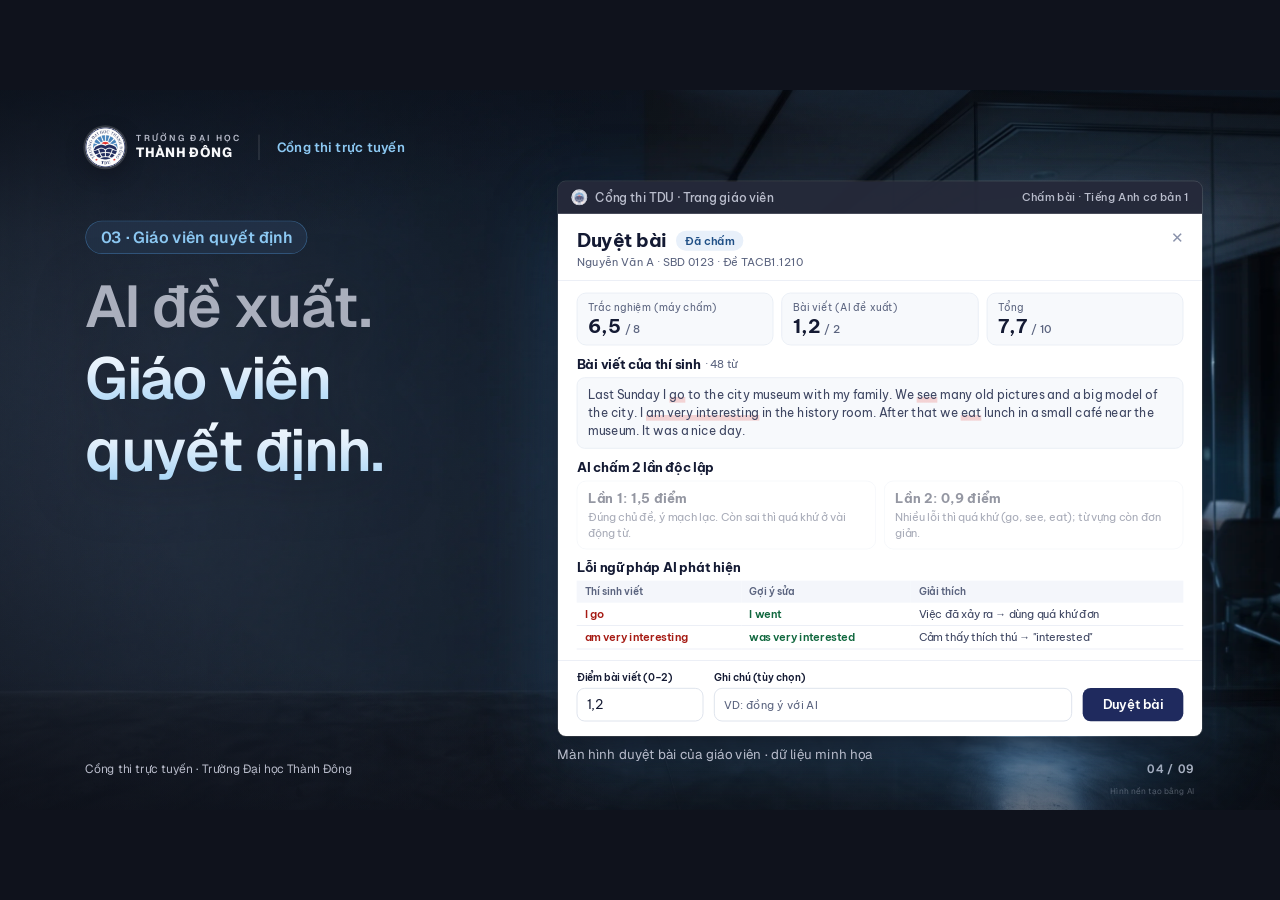
==== slide-04.html @ 02b4e80a "Bộ slide demo Cổng thi trực tuyến (13/10/2026)" ====
<!doctype html>
<html lang="vi">
<head>
<meta charset="utf-8">
<meta name="robots" content="noindex,nofollow">
<meta name="viewport" content="width=device-width,initial-scale=1">
<title>Slide 04 — AI đề xuất, giáo viên quyết định</title>
<link href="fonts/fonts.css" rel="stylesheet">
<link href="deck/deck.css" rel="stylesheet">
<link href="deck/theme.css" rel="stylesheet">
<link href="deck/tdu-v2.css" rel="stylesheet">
<link href="deck/giao-dien-tdu.css" rel="stylesheet">
<style>
/* =========================================================
   SLIDE 4 — AI ĐỀ XUẤT, GIÁO VIÊN QUYẾT ĐỊNH · bản đồ S2 (chữ trái · cửa sổ sản phẩm phải) · 3 NHỊP · WOW 2 · cảm xúc: ĐỈNH
   Nhịp 1: hai lượt AI chấm sáng lên · nhịp 2: lệch 0,6 > ngưỡng 0,5 → cờ "2 lần AI chấm lệch nhau" · nhịp 3: giáo viên bấm Duyệt.
   Ngưỡng lệch của đề TACB = 0,5 (thi_online_service: divergence_threshold=0.5). Điểm bài viết = trung bình 2 lượt
   (double_grading._combine): (1,5 + 0,9) / 2 = 1,2. Dữ liệu minh họa — ghi rõ dưới cửa sổ.
   Ảnh s4: tầng văn phòng khoa về đêm — tường tối trái (chữ), phòng họp kính bên phải (nằm sau cửa sổ sản phẩm).
   ========================================================= */
.scrim{background:linear-gradient(90deg,rgba(var(--bg-rgb),.62) 0%,rgba(var(--bg-rgb),.38) 36%,rgba(var(--bg-rgb),0) 48%),
  linear-gradient(180deg,rgba(var(--bg-rgb),.3) 0%,rgba(var(--bg-rgb),0) 20%,rgba(var(--bg-rgb),0) 80%,rgba(var(--bg-rgb),.5) 100%)}
.copy{top:196px;width:680px}
h1{font-size:88px;margin-top:30px}
.nhip{position:absolute;left:var(--margin);top:640px;width:660px;z-index:2;gap:22px}
.nhip b{font-size:40px}
.nhip small{font-size:26px}

.cs-wrap{left:836px;top:136px;width:968px;height:834px}
.cs-wrap .device-float{animation:none}
.play .cs-wrap .device{animation:traiLen 1.2s var(--ease-out) .8s both}
@keyframes traiLen{from{opacity:0;transform:perspective(1800px) translateY(70px) rotateX(8deg)}to{opacity:1;transform:none}}
.cs-wrap .cua-so{width:100%;height:100%;display:flex;flex-direction:column}
.cs-wrap .md{flex:1 1 auto;min-height:0}
.minh-hoa{position:absolute;left:836px;top:984px;z-index:3}
</style>
</head>
<body data-image="assets/s4.webp,assets/s4.png,assets/s3.webp">
<div class="stage" id="stage">
  <div class="bg">
    <div class="bg-move">
      <div class="bg-kb" style="--kb-origin:72% 52%">
        <img id="bgImg" alt="">
        <video id="bgVid" muted loop playsinline autoplay preload="auto"></video>
      </div>
    </div>
  </div>
  <div class="scrim"></div><div class="vignette"></div><div class="grain"></div>

  <header class="brand">
    <div class="org"><img src="assets/logo.png" alt="Logo Trường Đại học Thành Đông"><div class="org-text"><span>TRƯỜNG ĐẠI HỌC</span><strong>THÀNH ĐÔNG</strong></div></div>
    <span class="vach"></span><span class="ten-cong">Cổng thi trực tuyến</span>
  </header>

  <section class="copy">
    <div class="nhan anim" style="--d:.9s"><span class="tag">03 · Giáo viên quyết định</span></div>
    <h1>
      <span class="mask"><span class="line diu" style="--d:.2s">AI đề xuất.</span></span>
      <span class="mask"><span class="line hl" style="--d:.34s">Giáo viên</span></span>
      <span class="mask"><span class="line hl" style="--d:.48s">quyết định.</span></span>
    </h1>
  </section>

  <ol class="nhip">
    <li data-step="1"><span class="so">01</span><div><b>AI chấm hai lần, độc lập</b><small>Mỗi lần một điểm và nhận xét riêng.</small></div></li>
    <li data-step="2"><span class="so">02</span><div><b>Lệch quá 0,5 điểm: gắn cờ</b><small>1,5 và 0,9 — lệch 0,6, phải xem bài.</small></div></li>
    <li data-step="3"><span class="so">03</span><div><b>Giáo viên chốt và bấm Duyệt</b><small>Chưa duyệt thì chưa gửi điểm.</small></div></li>
  </ol>

  <!-- CỬA SỔ SẢN PHẨM: màn "Duyệt bài" của trang giáo viên (gv.html) — màu thật của hệ thống -->
  <div class="device-wrap cs-wrap">
    <div class="device-float">
      <div class="device cua-so" data-qa-ui data-qa-allow-color>
        <div class="cua-so-dau"><img src="assets/logo.png" alt="">Cổng thi TDU · Trang giáo viên<span class="dia-chi">Chấm bài · Tiếng Anh cơ bản 1</span></div>
        <div class="md">
          <div class="md-dau">
            <div>
              <div class="md-tieu">Duyệt bài <span class="tt" id="ttBai">Đã chấm</span></div>
              <div class="md-phu">Nguyễn Văn A · SBD 0123 · Đề TACB1.1210</div>
            </div>
            <span class="md-x">✕</span>
          </div>
          <div class="md-than">
            <div class="md-diem">
              <div><span>Trắc nghiệm (máy chấm)</span><b>6,5 <small>/ 8</small></b></div>
              <div><span>Bài viết (AI đề xuất)</span><b>1,2 <small>/ 2</small></b></div>
              <div><span>Tổng</span><b>7,7 <small>/ 10</small></b></div>
            </div>
            <div class="md-muc">
              <h4>Bài viết của thí sinh <span class="mo">· 48 từ</span><span class="co-cam nho an" id="coLech"><svg width="16" height="16" viewBox="0 0 24 24" fill="none" stroke="currentColor" stroke-width="2.2" stroke-linecap="round" stroke-linejoin="round"><path d="M12 3l9.5 17h-19z"/><path d="M12 10v4"/><path d="M12 17.5v.01"/></svg>2 lần AI chấm lệch nhau</span></h4>
              <div class="bai-lam">Last Sunday I <u>go</u> to the city museum with my family. We <u>see</u> many old pictures and a big model of the city. I <u>am very interesting</u> in the history room. After that we <u>eat</u> lunch in a small café near the museum. It was a nice day.</div>
            </div>
            <div class="md-muc">
              <h4>AI chấm 2 lần độc lập <span class="co-cam nho an" id="chipLech">Lệch 0,6 điểm</span></h4>
              <div class="hai-luot">
                <div class="luot cho" id="luot1"><b>Lần 1: 1,5 điểm</b><p>Đúng chủ đề, ý mạch lạc. Còn sai thì quá khứ ở vài động từ.</p></div>
                <div class="luot cho" id="luot2"><b>Lần 2: 0,9 điểm</b><p>Nhiều lỗi thì quá khứ (go, see, eat); từ vựng còn đơn giản.</p></div>
              </div>
            </div>
            <div class="md-muc">
              <h4>Lỗi ngữ pháp AI phát hiện</h4>
              <table class="bang-loi">
                <tr><th>Thí sinh viết</th><th>Gợi ý sửa</th><th>Giải thích</th></tr>
                <tr><td>I go</td><td>I went</td><td>Việc đã xảy ra → dùng quá khứ đơn</td></tr>
                <tr><td>am very interesting</td><td>was very interested</td><td>Cảm thấy thích thú → "interested"</td></tr>
              </table>
            </div>
          </div>
          <div class="md-chan">
            <div class="o-diem"><label>Điểm bài viết (0–2)</label><div class="o" id="oDiem">1,2</div></div>
            <div class="o-ghi"><label>Ghi chú (tùy chọn)</label><div class="o mo">VD: đồng ý với AI</div></div>
            <div class="nut-duyet" id="nutDuyet"><svg width="20" height="20" viewBox="0 0 24 24" fill="none" stroke="currentColor" stroke-width="2.6" stroke-linecap="round" stroke-linejoin="round"><path d="M5 12.5l4.5 4.5L19 7.5"/></svg><span id="chuDuyet">Duyệt bài</span><i class="gon" id="gonDuyet"></i></div>
          </div>
        </div>
      </div>
    </div>
  </div>
  <div class="minh-hoa nguon anim" style="--d:1.6s" data-qa-meta>Màn hình duyệt bài của giáo viên · dữ liệu minh họa</div>
  <svg class="con-tro" id="conTro" viewBox="0 0 24 24" data-qa-allow-color aria-hidden="true"><path d="M4 2.5l15 9-6.6 1.6 3.7 7.1-2.8 1.4-3.7-7.2L4 19z" fill="#fff" stroke="#141A33" stroke-width="1.4" stroke-linejoin="round"/></svg>

  <footer class="foot">
    <div class="shop">Cổng thi trực tuyến · Trường Đại học Thành Đông</div>
    <div class="so-trang">04 / 09</div>
  </footer>
  <div class="ph-badge">Chưa có ảnh nền · thả ảnh vào assets/s4.png</div>
  <div class="credit">Hình nền tạo bằng AI</div>
</div>
<script src="deck/deck.js"></script>
<script>
const $ = id => document.getElementById(id);
const dsLi = [...document.querySelectorAll('.nhip li')];
let phien = 0;
function datDuyet(xong){
  $('nutDuyet').classList.toggle('xong', xong); $('chuDuyet').textContent = xong ? 'Đã duyệt' : 'Duyệt bài';
  $('ttBai').classList.toggle('xong', xong); $('ttBai').textContent = xong ? 'Đã duyệt' : 'Đã chấm';
}
Deck.onStep((n, dir) => {
  const p = ++phien, r = Deck.reduced;
  dsLi.forEach((li, k) => { li.classList.toggle('qua', k < n - 1); li.classList.toggle('dang', k === n - 1); });
  // nhịp 1: hai lượt AI sáng lên
  ['luot1', 'luot2'].forEach(id => { $(id).classList.toggle('cho', n < 1); $(id).classList.toggle('sang', n === 1); $(id).classList.toggle('lech', n >= 2); });
  // nhịp 2: cờ lệch hiện và nhấp nháy
  ['coLech', 'chipLech'].forEach(id => { const el = $(id); el.classList.toggle('an', n < 2); el.classList.remove('nhay');
    if (n === 2 && dir === 1 && !r) { void el.offsetWidth; el.classList.add('nhay'); } });
  // nhịp 3: con trỏ của giáo viên tới nút "Duyệt bài" rồi bấm
  const tro = $('conTro'), nut = $('nutDuyet');
  $('oDiem').classList.toggle('dang', n >= 3);
  tro.getAnimations().forEach(a => a.cancel());
  if (n >= 3 && dir === 1 && !r) {
    datDuyet(false);
    const o = Deck.toStage(nut), x1 = o.x + o.w * .55, y1 = o.y + o.h * .45;
    tro.style.opacity = 1;
    Deck.track(tro.animate([{ transform: `translate(${x1 - 260}px,${y1 - 190}px)` }, { transform: `translate(${x1}px,${y1}px)` }],
      { duration: 1000, easing: 'cubic-bezier(.3,.7,.2,1)', fill: 'forwards' }));
    Deck.later(() => { if (p !== phien) return; const g = $('gonDuyet'); g.classList.remove('go'); void g.offsetWidth; g.classList.add('go'); datDuyet(true); }, 1150);
  } else { tro.style.opacity = 0; datDuyet(n >= 3); }
});
</script>
</body>
</html>
---- fonts/fonts.css ----
/* vietnamese */
@font-face {
  font-family: 'Be Vietnam Pro';
  font-style: normal;
  font-weight: 300;
  font-display: swap;
  src: url(BeVietnamPro-300-vietnamese.woff2) format('woff2');
  unicode-range: U+0102-0103, U+0110-0111, U+0128-0129, U+0168-0169, U+01A0-01A1, U+01AF-01B0, U+0300-0301, U+0303-0304, U+0308-0309, U+0323, U+0329, U+1EA0-1EF9, U+20AB;
}
/* latin-ext */
@font-face {
  font-family: 'Be Vietnam Pro';
  font-style: normal;
  font-weight: 300;
  font-display: swap;
  src: url(BeVietnamPro-300-latin-ext.woff2) format('woff2');
  unicode-range: U+0100-02BA, U+02BD-02C5, U+02C7-02CC, U+02CE-02D7, U+02DD-02FF, U+0304, U+0308, U+0329, U+1D00-1DBF, U+1E00-1E9F, U+1EF2-1EFF, U+2020, U+20A0-20AB, U+20AD-20C0, U+2113, U+2C60-2C7F, U+A720-A7FF;
}
/* latin */
@font-face {
  font-family: 'Be Vietnam Pro';
  font-style: normal;
  font-weight: 300;
  font-display: swap;
  src: url(BeVietnamPro-300-latin.woff2) format('woff2');
  unicode-range: U+0000-00FF, U+0131, U+0152-0153, U+02BB-02BC, U+02C6, U+02DA, U+02DC, U+0304, U+0308, U+0329, U+2000-206F, U+20AC, U+2122, U+2191, U+2193, U+2212, U+2215, U+FEFF, U+FFFD;
}
/* vietnamese */
@font-face {
  font-family: 'Be Vietnam Pro';
  font-style: normal;
  font-weight: 400;
  font-display: swap;
  src: url(BeVietnamPro-400-vietnamese.woff2) format('woff2');
  unicode-range: U+0102-0103, U+0110-0111, U+0128-0129, U+0168-0169, U+01A0-01A1, U+01AF-01B0, U+0300-0301, U+0303-0304, U+0308-0309, U+0323, U+0329, U+1EA0-1EF9, U+20AB;
}
/* latin-ext */
@font-face {
  font-family: 'Be Vietnam Pro';
  font-style: normal;
  font-weight: 400;
  font-display: swap;
  src: url(BeVietnamPro-400-latin-ext.woff2) format('woff2');
  unicode-range: U+0100-02BA, U+02BD-02C5, U+02C7-02CC, U+02CE-02D7, U+02DD-02FF, U+0304, U+0308, U+0329, U+1D00-1DBF, U+1E00-1E9F, U+1EF2-1EFF, U+2020, U+20A0-20AB, U+20AD-20C0, U+2113, U+2C60-2C7F, U+A720-A7FF;
}
/* latin */
@font-face {
  font-family: 'Be Vietnam Pro';
  font-style: normal;
  font-weight: 400;
  font-display: swap;
  src: url(BeVietnamPro-400-latin.woff2) format('woff2');
  unicode-range: U+0000-00FF, U+0131, U+0152-0153, U+02BB-02BC, U+02C6, U+02DA, U+02DC, U+0304, U+0308, U+0329, U+2000-206F, U+20AC, U+2122, U+2191, U+2193, U+2212, U+2215, U+FEFF, U+FFFD;
}
/* vietnamese */
@font-face {
  font-family: 'Be Vietnam Pro';
  font-style: normal;
  font-weight: 500;
  font-display: swap;
  src: url(BeVietnamPro-500-vietnamese.woff2) format('woff2');
  unicode-range: U+0102-0103, U+0110-0111, U+0128-0129, U+0168-0169, U+01A0-01A1, U+01AF-01B0, U+0300-0301, U+0303-0304, U+0308-0309, U+0323, U+0329, U+1EA0-1EF9, U+20AB;
}
/* latin-ext */
@font-face {
  font-family: 'Be Vietnam Pro';
  font-style: normal;
  font-weight: 500;
  font-display: swap;
  src: url(BeVietnamPro-500-latin-ext.woff2) format('woff2');
  unicode-range: U+0100-02BA, U+02BD-02C5, U+02C7-02CC, U+02CE-02D7, U+02DD-02FF, U+0304, U+0308, U+0329, U+1D00-1DBF, U+1E00-1E9F, U+1EF2-1EFF, U+2020, U+20A0-20AB, U+20AD-20C0, U+2113, U+2C60-2C7F, U+A720-A7FF;
}
/* latin */
@font-face {
  font-family: 'Be Vietnam Pro';
  font-style: normal;
  font-weight: 500;
  font-display: swap;
  src: url(BeVietnamPro-500-latin.woff2) format('woff2');
  unicode-range: U+0000-00FF, U+0131, U+0152-0153, U+02BB-02BC, U+02C6, U+02DA, U+02DC, U+0304, U+0308, U+0329, U+2000-206F, U+20AC, U+2122, U+2191, U+2193, U+2212, U+2215, U+FEFF, U+FFFD;
}
/* vietnamese */
@font-face {
  font-family: 'Be Vietnam Pro';
  font-style: normal;
  font-weight: 600;
  font-display: swap;
  src: url(BeVietnamPro-600-vietnamese.woff2) format('woff2');
  unicode-range: U+0102-0103, U+0110-0111, U+0128-0129, U+0168-0169, U+01A0-01A1, U+01AF-01B0, U+0300-0301, U+0303-0304, U+0308-0309, U+0323, U+0329, U+1EA0-1EF9, U+20AB;
}
/* latin-ext */
@font-face {
  font-family: 'Be Vietnam Pro';
  font-style: normal;
  font-weight: 600;
  font-display: swap;
  src: url(BeVietnamPro-600-latin-ext.woff2) format('woff2');
  unicode-range: U+0100-02BA, U+02BD-02C5, U+02C7-02CC, U+02CE-02D7, U+02DD-02FF, U+0304, U+0308, U+0329, U+1D00-1DBF, U+1E00-1E9F, U+1EF2-1EFF, U+2020, U+20A0-20AB, U+20AD-20C0, U+2113, U+2C60-2C7F, U+A720-A7FF;
}
/* latin */
@font-face {
  font-family: 'Be Vietnam Pro';
  font-style: normal;
  font-weight: 600;
  font-display: swap;
  src: url(BeVietnamPro-600-latin.woff2) format('woff2');
  unicode-range: U+0000-00FF, U+0131, U+0152-0153, U+02BB-02BC, U+02C6, U+02DA, U+02DC, U+0304, U+0308, U+0329, U+2000-206F, U+20AC, U+2122, U+2191, U+2193, U+2212, U+2215, U+FEFF, U+FFFD;
}
/* vietnamese */
@font-face {
  font-family: 'Be Vietnam Pro';
  font-style: normal;
  font-weight: 700;
  font-display: swap;
  src: url(BeVietnamPro-700-vietnamese.woff2) format('woff2');
  unicode-range: U+0102-0103, U+0110-0111, U+0128-0129, U+0168-0169, U+01A0-01A1, U+01AF-01B0, U+0300-0301, U+0303-0304, U+0308-0309, U+0323, U+0329, U+1EA0-1EF9, U+20AB;
}
/* latin-ext */
@font-face {
  font-family: 'Be Vietnam Pro';
  font-style: normal;
  font-weight: 700;
  font-display: swap;
  src: url(BeVietnamPro-700-latin-ext.woff2) format('woff2');
  unicode-range: U+0100-02BA, U+02BD-02C5, U+02C7-02CC, U+02CE-02D7, U+02DD-02FF, U+0304, U+0308, U+0329, U+1D00-1DBF, U+1E00-1E9F, U+1EF2-1EFF, U+2020, U+20A0-20AB, U+20AD-20C0, U+2113, U+2C60-2C7F, U+A720-A7FF;
}
/* latin */
@font-face {
  font-family: 'Be Vietnam Pro';
  font-style: normal;
  font-weight: 700;
  font-display: swap;
  src: url(BeVietnamPro-700-latin.woff2) format('woff2');
  unicode-range: U+0000-00FF, U+0131, U+0152-0153, U+02BB-02BC, U+02C6, U+02DA, U+02DC, U+0304, U+0308, U+0329, U+2000-206F, U+20AC, U+2122, U+2191, U+2193, U+2212, U+2215, U+FEFF, U+FFFD;
}
/* vietnamese */
@font-face {
  font-family: 'Be Vietnam Pro';
  font-style: normal;
  font-weight: 800;
  font-display: swap;
  src: url(BeVietnamPro-800-vietnamese.woff2) format('woff2');
  unicode-range: U+0102-0103, U+0110-0111, U+0128-0129, U+0168-0169, U+01A0-01A1, U+01AF-01B0, U+0300-0301, U+0303-0304, U+0308-0309, U+0323, U+0329, U+1EA0-1EF9, U+20AB;
}
/* latin-ext */
@font-face {
  font-family: 'Be Vietnam Pro';
  font-style: normal;
  font-weight: 800;
  font-display: swap;
  src: url(BeVietnamPro-800-latin-ext.woff2) format('woff2');
  unicode-range: U+0100-02BA, U+02BD-02C5, U+02C7-02CC, U+02CE-02D7, U+02DD-02FF, U+0304, U+0308, U+0329, U+1D00-1DBF, U+1E00-1E9F, U+1EF2-1EFF, U+2020, U+20A0-20AB, U+20AD-20C0, U+2113, U+2C60-2C7F, U+A720-A7FF;
}
/* latin */
@font-face {
  font-family: 'Be Vietnam Pro';
  font-style: normal;
  font-weight: 800;
  font-display: swap;
  src: url(BeVietnamPro-800-latin.woff2) format('woff2');
  unicode-range: U+0000-00FF, U+0131, U+0152-0153, U+02BB-02BC, U+02C6, U+02DA, U+02DC, U+0304, U+0308, U+0329, U+2000-206F, U+20AC, U+2122, U+2191, U+2193, U+2212, U+2215, U+FEFF, U+FFFD;
}
/* vietnamese */
@font-face {
  font-family: 'Playfair Display';
  font-style: italic;
  font-weight: 700;
  font-display: swap;
  src: url(PlayfairDisplay-700i-vietnamese.woff2) format('woff2');
  unicode-range: U+0102-0103, U+0110-0111, U+0128-0129, U+0168-0169, U+01A0-01A1, U+01AF-01B0, U+0300-0301, U+0303-0304, U+0308-0309, U+0323, U+0329, U+1EA0-1EF9, U+20AB;
}
/* latin-ext */
@font-face {
  font-family: 'Playfair Display';
  font-style: italic;
  font-weight: 700;
  font-display: swap;
  src: url(PlayfairDisplay-700i-latin-ext.woff2) format('woff2');
  unicode-range: U+0100-02BA, U+02BD-02C5, U+02C7-02CC, U+02CE-02D7, U+02DD-02FF, U+0304, U+0308, U+0329, U+1D00-1DBF, U+1E00-1E9F, U+1EF2-1EFF, U+2020, U+20A0-20AB, U+20AD-20C0, U+2113, U+2C60-2C7F, U+A720-A7FF;
}
/* latin */
@font-face {
  font-family: 'Playfair Display';
  font-style: italic;
  font-weight: 700;
  font-display: swap;
  src: url(PlayfairDisplay-700i-latin.woff2) format('woff2');
  unicode-range: U+0000-00FF, U+0131, U+0152-0153, U+02BB-02BC, U+02C6, U+02DA, U+02DC, U+0304, U+0308, U+0329, U+2000-206F, U+20AC, U+2122, U+2191, U+2193, U+2212, U+2215, U+FEFF, U+FFFD;
}
/* vietnamese */
@font-face {
  font-family: 'Playfair Display';
  font-style: italic;
  font-weight: 800;
  font-display: swap;
  src: url(PlayfairDisplay-800i-vietnamese.woff2) format('woff2');
  unicode-range: U+0102-0103, U+0110-0111, U+0128-0129, U+0168-0169, U+01A0-01A1, U+01AF-01B0, U+0300-0301, U+0303-0304, U+0308-0309, U+0323, U+0329, U+1EA0-1EF9, U+20AB;
}
/* latin-ext */
@font-face {
  font-family: 'Playfair Display';
  font-style: italic;
  font-weight: 800;
  font-display: swap;
  src: url(PlayfairDisplay-800i-latin-ext.woff2) format('woff2');
  unicode-range: U+0100-02BA, U+02BD-02C5, U+02C7-02CC, U+02CE-02D7, U+02DD-02FF, U+0304, U+0308, U+0329, U+1D00-1DBF, U+1E00-1E9F, U+1EF2-1EFF, U+2020, U+20A0-20AB, U+20AD-20C0, U+2113, U+2C60-2C7F, U+A720-A7FF;
}
/* latin */
@font-face {
  font-family: 'Playfair Display';
  font-style: italic;
  font-weight: 800;
  font-display: swap;
  src: url(PlayfairDisplay-800i-latin.woff2) format('woff2');
  unicode-range: U+0000-00FF, U+0131, U+0152-0153, U+02BB-02BC, U+02C6, U+02DA, U+02DC, U+0304, U+0308, U+0329, U+2000-206F, U+20AC, U+2122, U+2191, U+2193, U+2212, U+2215, U+FEFF, U+FFFD;
}

/* ===== Geist (Vercel) — font biến thiên, độ đậm 300–800 trong MỘT file mỗi bộ chữ; tải 12/10/2026 từ Google Fonts theo lệnh người dùng
   (get_fonts.py "Geist:wght@300..800"). Dùng cho chữ slide; khung giao diện mô phỏng vẫn Be Vietnam Pro như trang thi thật. ===== */
/* vietnamese */
@font-face {
  font-family: 'Geist';
  font-style: normal;
  font-weight: 300 800;
  font-display: swap;
  src: url(Geist-300-vietnamese.woff2) format('woff2');
  unicode-range: U+0102-0103, U+0110-0111, U+0128-0129, U+0168-0169, U+01A0-01A1, U+01AF-01B0, U+0300-0301, U+0303-0304, U+0308-0309, U+0323, U+0329, U+1EA0-1EF9, U+20AB;
}
/* latin-ext */
@font-face {
  font-family: 'Geist';
  font-style: normal;
  font-weight: 300 800;
  font-display: swap;
  src: url(Geist-300-latin-ext.woff2) format('woff2');
  unicode-range: U+0100-02BA, U+02BD-02C5, U+02C7-02CC, U+02CE-02D7, U+02DD-02FF, U+0304, U+0308, U+0329, U+1D00-1DBF, U+1E00-1E9F, U+1EF2-1EFF, U+2020, U+20A0-20AB, U+20AD-20C4, U+2113, U+2C60-2C7F, U+A720-A7FF;
}
/* latin */
@font-face {
  font-family: 'Geist';
  font-style: normal;
  font-weight: 300 800;
  font-display: swap;
  src: url(Geist-300-latin.woff2) format('woff2');
  unicode-range: U+0000-00FF, U+0131, U+0152-0153, U+02BB-02BC, U+02C6, U+02DA, U+02DC, U+0304, U+0308, U+0329, U+2000-206F, U+20AC, U+2122, U+2191, U+2193, U+2212, U+2215, U+FEFF, U+FFFD;
}
---- deck/deck.css ----
/* =========================================================
   deck.css — KHUNG XƯƠNG dùng chung cho mọi slide (skill slide-making)
   File này KHÔNG chứa màu/font của riêng bài nào. Màu, font, độ bo góc, hạt phim,
   nhịp chuyển động… lấy từ deck/theme.css (một "phong cách" trong SKILL/themes/).
   Thứ tự nạp trong mỗi slide: fonts.css → deck.css → theme.css → (phone.css) → CSS riêng slide.
   ========================================================= */
:root{
  /* Các màu suy ra từ theme.css — theme chỉ cần khai báo bộ ba R,G,B (xem themes/_mau/theme.css) */
  --bg:rgb(var(--bg-rgb));
  --accent:rgb(var(--accent-rgb)); --accent-hi:rgb(var(--accent-hi-rgb)); --accent-2:rgb(var(--accent-2-rgb));
  --ok:rgb(var(--ok-rgb)); --warn:rgb(var(--warn-rgb)); --danger:rgb(var(--danger-rgb)); --live:rgb(var(--live-rgb));
  --muted:rgba(var(--muted-rgb),.74); --faint:rgba(var(--muted-rgb),.5);
  --glass:rgba(var(--surface-rgb),var(--glass-alpha)); --glass-line:rgba(var(--fg-rgb),var(--line-alpha));
  /* Biến v2 — giá trị mặc định; theme.css ghi đè được (giữ nguyên = slide trông như bản cũ) */
  --font-label:var(--font-body);     /* font nhãn nhỏ (eyebrow) */
  --label-tracking:.24em;            /* giãn chữ nhãn */
  --label-case:none;                 /* none | uppercase — kiểu chữ nhãn */
  --title-case:none;                 /* none | uppercase — kiểu chữ tiêu đề */
  --title-line:1.08;                 /* khoảng cách dòng tiêu đề */
  --glass-alpha:.8; --glass-blur:16px;   /* độ đặc / độ mờ của kính .glass */
  --line-alpha:.16;                  /* độ đậm nét mảnh: viền kính, lưới, dây nối */
  --glow:.35;                        /* độ phát sáng của quầng, điểm sáng (hiệu ứng FX) */
  --dur-1:.4s; --dur-2:.8s; --dur-3:1.4s;   /* thời lượng ngắn / vừa / dài */
  --stagger:.08s;                    /* độ trễ giữa các phần tử nối đuôi */
  --fx-density:1; --fx-speed:1;      /* hệ số mật độ / tốc độ của hiệu ứng FX */
  --margin:120px; --gutter:24px;     /* lề trái/phải của sân khấu · khoảng cách giữa các khối */
  /* Màu thương hiệu của ứng dụng được mô phỏng trong khung UI (không thuộc phong cách) */
  --zalo:#0068FF;
  /* Tên cũ (bộ OPC 10/2026) — giữ để chép được thành phần từ các bộ slide cũ; slide mới dùng tên mới */
  --navy-950:var(--bg); --navy-900:var(--stage-bg); --amber:var(--accent); --amber-hi:var(--accent-hi);
  --sky:var(--accent-2); --red:var(--danger);
}
*{box-sizing:border-box;margin:0;padding:0}
html,body{height:100%;background:var(--bg);overflow:hidden}
body{font-family:var(--font-body);color:var(--ink);-webkit-font-smoothing:antialiased;cursor:default}

/* Sân khấu cố định 1920×1080, tự co giãn theo màn hình/máy chiếu */
.stage{position:absolute;left:50%;top:50%;width:1920px;height:1080px;overflow:hidden;background:var(--stage-bg);transform:translate(-50%,-50%)}

/* ---------- Nền: video → ảnh (deck.js tự nạp theo data-video / data-image) ---------- */
.bg{position:absolute;inset:0;opacity:0}
.play .bg{animation:fade 1.4s ease .05s both}
.bg-move{position:absolute;inset:-1.5%}
[data-parallax]{transition:transform 1.4s var(--ease-out)}
.bg-kb{position:absolute;inset:0;transform-origin:var(--kb-origin,66% 72%);animation:kb 28s ease-in-out infinite alternate}
.bg-kb>*{position:absolute;inset:0;width:100%;height:100%;object-fit:cover}
#bgImg,#bgVid{opacity:0;transition:opacity 1.2s ease}
#bgImg.ready,#bgVid.ready{opacity:1}
@keyframes kb{from{transform:scale(1)}to{transform:scale(1.05)}}
@keyframes fade{from{opacity:0}to{opacity:1}}

/* "Ảnh sống" bằng CSS khi mới có ảnh tĩnh; tự tắt khi có video.
   Mỗi hiệu ứng PHẢI được đặt left/top/width/height trong CSS riêng của slide (theo vị trí vật thể trong ảnh). */
.fx{position:absolute;pointer-events:none;opacity:0;transition:opacity 1.5s ease}
.has-img:not(.has-vid) .fx{opacity:1}
/* .fx-steam — khói/hơi nóng bốc lên (ly cà phê, nồi, nhang, ống khói) */
.fx-steam i{position:absolute;bottom:0;left:34%;width:32%;height:46%;border-radius:50%;opacity:0;filter:blur(7px);
  background:radial-gradient(ellipse at center,rgba(255,255,255,.6),rgba(255,255,255,0) 70%);animation:wisp 5.6s ease-in-out infinite}
.fx-steam i:nth-child(2){left:18%;animation-delay:-1.9s;animation-duration:6.4s}
.fx-steam i:nth-child(3){left:50%;animation-delay:-3.7s;animation-duration:5.1s}
@keyframes wisp{0%{opacity:0;transform:translate(0,10%) scale(.6,.8)}25%{opacity:.55}70%{opacity:.22}100%{opacity:0;transform:translate(22%,-125%) scale(1.35,1.7) skewX(-12deg)}}
/* .fx-mist — dải sương trôi ngang (thung lũng, mặt hồ, phố sớm) */
.fx-mist{overflow:hidden;mix-blend-mode:screen}
.fx-mist i{position:absolute;top:18%;left:0;width:70%;height:62%;border-radius:50%;filter:blur(12px);
  background:radial-gradient(ellipse,rgba(214,226,244,.42),rgba(214,226,244,0) 70%);animation:mist 32s ease-in-out infinite alternate}
.fx-mist i:nth-child(2){top:42%;left:30%;width:60%;animation-duration:25s;animation-direction:alternate-reverse}
@keyframes mist{from{transform:translateX(-28%)}to{transform:translateX(48%)}}

/* Lớp phủ giúp chữ luôn đọc rõ (màu theo --bg-rgb của phong cách; bố cục khác có thể viết lại .scrim trong slide) */
.scrim{position:absolute;inset:0;pointer-events:none;
  background:
    linear-gradient(90deg,rgba(var(--bg-rgb),.72) 0%,rgba(var(--bg-rgb),.5) 34%,rgba(var(--bg-rgb),.12) 50%,rgba(var(--bg-rgb),0) 58%),
    linear-gradient(180deg,rgba(var(--bg-rgb),.55) 0%,rgba(var(--bg-rgb),0) 18%,rgba(var(--bg-rgb),0) 78%,rgba(var(--bg-rgb),.6) 100%)}
.vignette{position:absolute;inset:0;pointer-events:none;background:radial-gradient(ellipse 85% 75% at 58% 50%,transparent 55%,var(--vignette) 100%)}
.grain{position:absolute;inset:-60px;pointer-events:none;opacity:var(--grain);mix-blend-mode:soft-light;
  background-image:url("data:image/svg+xml;utf8,<svg xmlns='http://www.w3.org/2000/svg' width='240' height='240'><filter id='n'><feTurbulence type='fractalNoise' baseFrequency='.85' numOctaves='2' stitchTiles='stitch'/></filter><rect width='100%' height='100%' filter='url(%23n)'/></svg>");
  animation:grain 1.2s steps(6) infinite}
@keyframes grain{0%{transform:translate(0,0)}20%{transform:translate(-18px,12px)}40%{transform:translate(14px,-20px)}60%{transform:translate(-10px,-8px)}80%{transform:translate(20px,16px)}100%{transform:translate(0,0)}}

/* ---------- Hiệu ứng xuất hiện chung ---------- */
.anim{opacity:0}
.play .anim{animation:rise 1s var(--ease-out) var(--d,0s) both}
@keyframes rise{from{opacity:0;transform:translateY(28px);filter:blur(8px)}to{opacity:1;transform:none;filter:blur(0)}}
@keyframes pop{from{opacity:0;transform:translateY(14px) scale(.9)}to{opacity:1;transform:none}}

/* ---------- Thanh thương hiệu ---------- */
.brand{position:absolute;left:var(--margin);top:58px;display:flex;align-items:center;z-index:2}
.org{display:flex;align-items:center;gap:18px}
.org img{width:78px;height:78px;border-radius:50%;background:#fff;box-shadow:0 0 0 3px rgba(var(--fg-rgb),.16),0 10px 28px rgba(0,0,0,.4)}
.org-text{display:flex;flex-direction:column;line-height:1.35}
.org-text span{font-size:13px;font-weight:600;letter-spacing:.28em;color:var(--muted)}
.org-text strong{font-size:23px;font-weight:800;letter-spacing:.07em}
.x{font-size:30px;font-weight:300;color:rgba(var(--fg-rgb),.4);margin:0 30px}
.mark{display:flex;align-items:center;gap:14px}
.mark-icon{width:52px;height:52px;color:var(--accent-hi);overflow:visible}
/* .steam — nét khói bốc lên trên biểu tượng (vd tách cà phê); dùng cho path trong .mark-icon */
.steam{animation:steam 2.8s ease-in-out infinite}
.steam.s2{animation-delay:.5s}.steam.s3{animation-delay:1s}
@keyframes steam{0%{opacity:0;transform:translateY(5px)}45%{opacity:1}100%{opacity:0;transform:translateY(-6px)}}
.mark-text{display:flex;flex-direction:column;line-height:1}
.mark-text em{font-family:var(--font-display);font-style:italic;font-weight:800;font-size:40px;color:var(--accent-hi);letter-spacing:.01em;margin-bottom:5px}
.mark-text span{font-size:14px;font-weight:700;letter-spacing:.36em;line-height:1.5}

/* ---------- Khối chữ chính ---------- */
.copy{position:absolute;left:var(--margin);top:262px;width:1060px;z-index:2}
.eyebrow{display:flex;align-items:center;gap:20px;margin-bottom:34px}
.tag{font-size:17px;font-weight:800;letter-spacing:.16em;color:var(--on-accent);background:linear-gradient(92deg,var(--accent-hi),var(--accent));padding:9px 16px 8px;border-radius:calc(9px * var(--round));box-shadow:0 6px 22px rgba(var(--accent-rgb),.35)}
.eyebrow>span:last-child{font-family:var(--font-label);font-size:18px;font-weight:600;letter-spacing:var(--label-tracking);text-transform:var(--label-case);color:var(--muted)}
h1{font-family:var(--font-title);font-size:var(--title-size);font-weight:var(--title-weight);line-height:var(--title-line);letter-spacing:var(--title-tracking);text-transform:var(--title-case);filter:var(--title-shadow)}
.mask{display:block;overflow:hidden;padding:.17em 0 .07em;margin:-.17em 0 -.07em}
.line{display:block;white-space:nowrap;transform:translateY(118%)}
.play .line{animation:lineUp 1.15s var(--ease-out) var(--d) both}
@keyframes lineUp{from{transform:translateY(118%) rotate(2.5deg)}to{transform:none}}
.hl{background:var(--accent-grad);-webkit-background-clip:text;background-clip:text;color:transparent}
.sub{margin-top:36px;max-width:900px;font-size:31px;line-height:1.48;font-weight:400;color:var(--muted)}
.sub b{color:var(--ink-strong);font-weight:700}
.chips{list-style:none;display:flex;gap:14px;margin-top:44px}
.chips li{display:flex;align-items:center;gap:11px;padding:14px 24px 14px 18px;border-radius:calc(999px * var(--round));font-size:21px;font-weight:600;
  background:rgba(var(--fg-rgb),.07);border:1px solid rgba(var(--fg-rgb),.17);backdrop-filter:blur(12px);-webkit-backdrop-filter:blur(12px)}
.chips svg{width:24px;height:24px;color:var(--accent-hi);flex:none}

/* ---------- Chân slide ---------- */
.foot{position:absolute;left:var(--margin);right:var(--margin);bottom:54px;display:flex;justify-content:space-between;align-items:center;z-index:2}
.shop{font-size:20px;color:var(--muted);display:flex;align-items:center}
.shop b{color:var(--ink-strong);font-weight:700;margin-right:6px}
.shop i{font-style:normal;opacity:.4;margin:0 14px}
.live{width:10px;height:10px;border-radius:50%;background:var(--live);margin-right:14px;animation:live 2s ease-out infinite}
@keyframes live{0%{box-shadow:0 0 0 0 rgba(var(--live-rgb),.55)}100%{box-shadow:0 0 0 14px rgba(var(--live-rgb),0)}}
.count{display:inline-block;min-width:.7em;text-align:center;color:var(--accent-hi)!important;font-variant-numeric:tabular-nums}
.stack{font-size:15px;font-weight:600;letter-spacing:.2em;color:var(--faint)}

/* ---------- Thiết bị/khung UI nổi bên phải (điện thoại, bảng báo cáo…) ---------- */
.device-wrap{position:absolute;z-index:3}
.device-float{width:100%;height:100%;animation:float 7s ease-in-out infinite alternate}
@keyframes float{from{transform:translateY(-7px)}to{transform:translateY(9px)}}
.device{opacity:0}
.play .device{animation:deviceIn 1.5s var(--ease-out) 1.25s both}
@keyframes deviceIn{
  from{opacity:0;transform:perspective(1700px) translate3d(140px,70px,0) rotateY(-24deg) rotateX(8deg) scale(.92)}
  to{opacity:1;transform:perspective(1700px) rotateY(-7deg) rotateX(2deg)}}

/* Thẻ kính mờ dùng chung (thông báo, lệnh, bảng) */
.glass{background:var(--glass);border:1px solid var(--glass-line);backdrop-filter:blur(var(--glass-blur));-webkit-backdrop-filter:blur(var(--glass-blur));box-shadow:0 26px 56px rgba(0,0,0,.5)}
.toast{position:absolute;display:flex;gap:14px;align-items:flex-start;padding:16px 20px 16px 16px;border-radius:calc(18px * var(--round));z-index:4;opacity:0}
@keyframes toastIn{from{opacity:0;transform:translateY(-34px) scale(.95)}to{opacity:1;transform:none}}
.tick{width:34px;height:34px;flex:none;border-radius:50%;display:grid;place-items:center;background:var(--ok);box-shadow:0 0 22px rgba(var(--ok-rgb),.55)}
.tick svg{width:18px;height:18px;color:#fff}
.toast small{display:block;font-size:12px;font-weight:600;letter-spacing:.16em;color:rgba(var(--muted-rgb),.55);margin-bottom:3px}
.toast b{display:block;font-size:17.5px;font-weight:700;margin-bottom:3px}
.toast p{font-size:14px;color:var(--muted);white-space:nowrap}

/* Ô lệnh được "gõ" (vd /tong-ket-thang): vị trí + thời điểm đặt riêng trong slide */
.cmd{position:absolute;display:flex;align-items:center;gap:10px;padding:12px 14px 12px 18px;border-radius:calc(14px * var(--round));z-index:4;opacity:0;font-family:var(--mono);font-size:19px}
.cmd .pr{color:var(--accent-hi);font-weight:700}
.cmd code{font-family:inherit;color:var(--ink-strong)}
.caret{width:9px;height:21px;margin-left:-6px;background:var(--accent-hi);animation:caret 1s steps(2) infinite}
@keyframes caret{50%{opacity:0}}
.cmd kbd{font-family:var(--font-body);font-size:12.5px;font-weight:700;padding:4px 9px;border-radius:calc(7px * var(--round));border:1px solid rgba(var(--fg-rgb),.25);color:var(--faint);transition:all .15s ease}
.cmd kbd.hit{background:var(--accent);border-color:var(--accent);color:var(--on-accent);transform:scale(.9)}

/* Nhãn nền tạm & ghi nguồn hình AI */
.ph-badge{position:absolute;right:22px;bottom:18px;z-index:5;font-size:13px;color:rgba(255,255,255,.55);background:rgba(0,0,0,.35);padding:6px 12px;border-radius:999px}
.has-bg .ph-badge{display:none}
.credit{position:absolute;right:var(--margin);bottom:24px;z-index:2;font-size:12.5px;letter-spacing:.04em;color:rgba(var(--muted-rgb),.36);display:none}
.has-vid .credit,.has-img .credit{display:block}

/* ---------- Nhịp bấm ("nhịp nói"): data-step="k" hiện ở lần bấm thứ k (deck.js thêm lớp .step-on) ----------
   Kiểu hiện: data-step-fx="rise" (mặc định) | fade | scale | blur | wipe | none (deck.css không đụng — slide tự lo bằng .step-on).
   Nối đuôi trong cùng một nhịp: style="--step-delay:.12s". Hướng dẫn: references/motion/steps.md */
[data-step]{opacity:0;
  transition:opacity var(--dur-2) var(--ease-out),transform var(--dur-2) var(--ease-out),filter var(--dur-2) var(--ease-out),clip-path var(--dur-2) var(--ease-out);
  transition-delay:var(--step-delay,0s)}
[data-step].step-on{opacity:1}
[data-step]:not(.step-on){transition-delay:0s}          /* lùi nhịp: ẩn ngay, không chờ */
[data-step]:not(.step-on):not([data-step-fx=none]){pointer-events:none}   /* đang ẩn → không bắt chuột (link/nút ẩn không chặn "bấm để chuyển") */
/* Chỉ rise (mặc định) và scale đụng tới transform → fade/blur/wipe/none giữ nguyên transform riêng của phần tử (căn giữa, xoay…) */
[data-step]:where(:not([data-step-fx])),[data-step-fx=rise]{transform:translateY(18px)}
[data-step-fx=scale]{transform:scale(.94)}
[data-step]:where(:not([data-step-fx]),[data-step-fx=rise],[data-step-fx=scale]).step-on{transform:none}
[data-step-fx=blur]{filter:blur(12px)}
[data-step-fx=blur].step-on{filter:blur(0)}
[data-step-fx=wipe]{opacity:1;clip-path:inset(-25% 100% -25% 0)}   /* chừa trên/dưới để không cắt dấu tiếng Việt */
[data-step-fx=wipe].step-on{clip-path:inset(-25% -6% -25% -6%)}
[data-step-fx=none]{opacity:1;transition:none}
.step-instant [data-step]{transition:none!important}     /* deck.js dùng khi chạy lại: về nhịp 0 tức thì */

@media (prefers-reduced-motion:reduce){
  .play *,.play *::before{animation-duration:.01s!important;animation-delay:0s!important}
  [data-step]{transition:none!important}
}
---- deck/theme.css ----
/* =========================================================
   PHONG CÁCH: SaaS nền tối — Dark-Mode SaaS Showcase  (themes/saas-dark · /slide-making v2.0)
   BẢN RIÊNG CỦA BÀI "Cổng thi trực tuyến TDU — bản v2" (12/10/2026), sửa từ bản trong tủ:
   - KHÓA MÀU NHẬN DIỆN TDU (brand-lock, style.md mục "Gắn màu nhận diện"): tím chàm → xanh logo #4683BB (khối, nét, quầng);
     chữ nhấn → xanh băng #8CC8F2; đỏ mặt trời #E2261F chỉ là MỘT chấm cuối tiêu đề bìa (≤ 3 chỗ cả bộ).
   - FONT: Geist (đúng phong cách; người dùng cho tải 12/10/2026 — fonts/Geist-300-*.woff2, một file biến thiên 300–800 mỗi bộ chữ),
     dự phòng Be Vietnam Pro. Khung giao diện mô phỏng (điện thoại, màn duyệt bài, hàng đợi email) dùng --font-app = Be Vietnam Pro
     như trang thi thật (backend/static/tdu.css). Thứ bậc chữ theo saas-dark: tiêu đề 600.
   DNA: sản phẩm thật dựng bằng code đặt trong một môi trường thật. Ảnh AI là kiến trúc nội thất về đêm;
        cửa sổ ứng dụng, số liệu bằng code là nhân vật chính. Ít màu, nhiều khoảng trống.
   Biến thể SÁNG "Phòng họp sáng": thêm data-bien-the="sang" vào thẻ <html> của slide.
   ========================================================= */
:root{
  color-scheme:dark;

  /* Nền — đá phiến đêm (xanh than), nâng khỏi đen tuyền */
  --bg-rgb:15,18,28;                 /* #0F121C */
  --stage-bg:#141826;
  --surface-rgb:24,27,38;            /* #181B26 thẻ, cửa sổ sản phẩm */
  --surface-hi-rgb:38,42,58;         /* #262A3A ô nổi, thanh tiêu đề cửa sổ */
  --fg-rgb:255,255,255;
  --vignette:rgba(6,8,14,.5);

  /* Chữ */
  --ink:#F7F8FA;
  --ink-strong:#FFFFFF;
  --muted-rgb:206,210,224;           /* #CED2E0 ở độ đậm --muted-alpha */

  /* Màu nhấn — XANH LOGO TDU: khối, đường, quầng sáng; chữ nhấn dùng --accent-text (xanh băng) */
  --accent-rgb:70,131,187;           /* #4683BB — 4,7:1 trên nền (đồ họa ≥ 3 ✓) */
  --accent-hi-rgb:140,200,242;       /* #8CC8F2 — số đếm, biểu tượng (~10:1) */
  --accent-grad:linear-gradient(180deg,#FFFFFF 0%,#E2EFFB 48%,#9ACFF5 100%);   /* dòng tiêu đề nhấn: ánh trắng → xanh băng (một họ màu) */
  --on-accent:#08101F;               /* chữ trên khối xanh (4,6:1) */
  --accent-2-rgb:70,191,174;         /* #46BFAE bạc hà — chỉ nét 2px / chuỗi dữ liệu thứ hai */
  --brand-red-rgb:226,38,31;         /* #E2261F đỏ mặt trời trên logo — CHỈ khối/chấm, không làm chữ */

  /* Trạng thái */
  --ok-rgb:52,211,153;
  --warn-rgb:251,191,36;
  --danger-rgb:248,113,113;
  --live-rgb:52,211,153;

  /* Font — Geist (offline trong fonts/, đủ dấu); dự phòng Be Vietnam Pro */
  --font-body:"Geist","Be Vietnam Pro","Segoe UI",Arial,sans-serif;
  --font-title:"Geist","Be Vietnam Pro","Segoe UI",Arial,sans-serif;
  --title-size:96px; --title-weight:600; --title-tracking:-.025em;
  --title-shadow:drop-shadow(0 10px 40px rgba(var(--bg-rgb),.55));
  --font-display:"Geist","Be Vietnam Pro","Segoe UI",Arial,sans-serif;
  --mono:"Be Vietnam Pro",Consolas,monospace;
  --font-app:"Be Vietnam Pro","Segoe UI",Arial,sans-serif;   /* chữ trong khung giao diện mô phỏng = font trang thi thật */

  /* Hình khối & không khí */
  --round:.7;
  --grain:.025;

  /* Chuyển động: ngắn, dứt khoát, không nảy */
  --ease-out:cubic-bezier(.22,1,.36,1);
  --ease-pop:cubic-bezier(.25,1.1,.4,1);

  /* Biến v2 */
  --font-label:"Geist","Be Vietnam Pro","Segoe UI",Arial,sans-serif;
  --label-tracking:.01em; --label-case:none;
  --title-case:none; --title-line:1.12;
  --glass-alpha:.9; --glass-blur:0px;
  --line-alpha:.22;
  --glow:.28;
  --dur-1:.3s; --dur-2:.7s; --dur-3:1.2s; --stagger:.06s;
  --fx-density:.7; --fx-speed:.8;
  --margin:128px; --gutter:24px;

  --muted-alpha:.88; --faint-alpha:.6;
  --accent-text-rgb:140,200,242;     /* #8CC8F2 chữ nhấn */
  --muted:rgba(var(--muted-rgb),var(--muted-alpha));
  --faint:rgba(var(--muted-rgb),var(--faint-alpha));
  --accent-text:rgb(var(--accent-text-rgb));
  --brand-red:rgb(var(--brand-red-rgb));
  --x-elev:inset 0 1px 0 rgba(var(--fg-rgb),.08),0 24px 48px -12px rgba(var(--bg-rgb),.75);
  --x-halo:0 40px 120px -20px rgba(var(--accent-rgb),.42);
}

/* Biến thể SÁNG "Phòng họp sáng" (phòng không tắt đèn được) */
:root[data-bien-the="sang"]{
  color-scheme:light;
  --bg-rgb:245,246,248; --stage-bg:#EEF0F3; --surface-rgb:255,255,255; --surface-hi-rgb:255,255,255; --fg-rgb:15,18,28;
  --vignette:transparent; --ink:#0F121C; --ink-strong:#000000; --muted-rgb:48,54,72; --muted-alpha:.86; --faint-alpha:.66;
  --accent-rgb:47,106,163; --accent-hi-rgb:31,79,134; --accent-text-rgb:31,79,134; --on-accent:#FFFFFF; --accent-2-rgb:15,143,126;
  --accent-grad:linear-gradient(180deg,#0F121C 0%,#1F3E6E 55%,#2F6AA3 100%);
  --ok-rgb:5,150,105; --warn-rgb:180,83,9; --danger-rgb:220,38,38; --live-rgb:5,150,105;
  --title-shadow:none; --grain:.015; --line-alpha:.18; --glow:0; --shadow-rgb:var(--fg-rgb);
  --x-elev:inset 0 1px 0 rgba(255,255,255,.9),0 1px 2px rgba(15,18,28,.06),0 20px 44px -16px rgba(15,18,28,.18);
  --x-halo:0 40px 120px -20px rgba(var(--accent-rgb),.18);
}

/* ---- Riêng phong cách (chỉ dùng biến; không đổi bố cục khung) ---- */
.mask{padding:.3em 0 .1em;margin:-.3em 0 -.1em}            /* dấu chồng: Geist nhô ~.16em, Be Vietnam Pro (dự phòng) ~.26em */
.hl{padding:.3em 0 .12em;margin:-.3em 0 -.12em}           /* chữ gradient chỉ tô trong hộp → nới hộp để dấu không bị xén */
h1 .line{padding:.3em 0 .12em;margin:-.3em 0 -.12em}      /* design-tokens 3.6: nới hộp dòng, chữ không dời chỗ */
@keyframes lineUp{from{transform:translateY(140%)}to{transform:none}}
[data-parallax]{transform:none!important}
.glass{backdrop-filter:none;-webkit-backdrop-filter:none;box-shadow:var(--x-elev)}
.glass.chinh{box-shadow:var(--x-elev),var(--x-halo)}
.chips li{backdrop-filter:none;-webkit-backdrop-filter:none;background:rgba(var(--surface-rgb),.9)}
.tag{background:linear-gradient(rgba(var(--accent-rgb),.2),rgba(var(--accent-rgb),.2)),rgba(var(--surface-rgb),.9);
  color:var(--accent-text);border:1px solid rgba(var(--accent-rgb),.6);box-shadow:none;border-radius:999px;
  font-size:24px;font-weight:600;letter-spacing:.01em;padding:9px 22px 8px}
.eyebrow>span:last-child{font-size:24px;font-weight:500}
.stack{font-size:18px;letter-spacing:.02em;color:var(--muted)}
@media (prefers-reduced-motion:reduce){.play *,.play *::before,.play *::after{animation-iteration-count:1!important}}
---- deck/tdu-v2.css ----
/* =========================================================
   Thành phần dùng chung của bộ "Cổng thi trực tuyến TDU — bản v2" (phong cách saas-dark, khóa màu TDU).
   Chỉ dùng biến phong cách trong theme.css. Nạp sau deck.css + theme.css.
   Quy ước v2: điểm neo hiện trước, thanh thương hiệu + chân slide ĐỨNG YÊN (không chạy hiệu ứng) để cả bộ liền mạch.
   ========================================================= */

/* ---------- Thanh thương hiệu: logo · TRƯỜNG ĐẠI HỌC THÀNH ĐÔNG | Cổng thi trực tuyến ---------- */
.brand{top:56px}
.brand .org{gap:16px}
.brand .org img{width:60px;height:60px;box-shadow:0 0 0 3px rgba(var(--fg-rgb),.14),0 10px 26px rgba(var(--bg-rgb),.6)}
.brand .org-text span{font-size:13px;letter-spacing:.26em}
.brand .org-text strong{font-size:20px;letter-spacing:.06em}
.brand .vach{width:1px;height:38px;background:rgba(var(--fg-rgb),.28);margin:0 26px}
.brand .ten-cong{font-size:20px;font-weight:600;color:var(--accent-text);letter-spacing:.01em}

/* ---------- Chân slide ---------- */
.foot{bottom:50px}
.foot .shop{font-size:18px;color:var(--muted)}
.foot .so-trang{font-size:18px;font-weight:600;letter-spacing:.08em;color:var(--muted);font-variant-numeric:tabular-nums}
.credit{bottom:20px}

/* ---------- Nhãn chương: viên nhãn viết hoa đầu câu (chữ ký của saas-dark) ---------- */
.nhan{display:flex;align-items:center;gap:16px}

/* ---------- Tiêu đề: dòng phụ dịu màu ---------- */
h1 .diu{color:rgba(var(--muted-rgb),.8)}
.cham-do{display:inline-block;color:var(--brand-red);-webkit-text-fill-color:var(--brand-red)}

/* ---------- Cửa sổ sản phẩm (E3): thanh tiêu đề ghi tên ứng dụng thật, viền tóc, quầng xanh phía sau ---------- */
.cua-so{font-family:var(--font-app);border-radius:calc(18px * var(--round));overflow:hidden;border:1px solid rgba(var(--fg-rgb),.22);
  box-shadow:var(--x-elev),var(--x-halo)}
.cua-so-dau{display:flex;align-items:center;gap:12px;padding:12px 20px;background:rgba(var(--surface-hi-rgb),.97);
  border-bottom:1px solid var(--glass-line);font-size:18px;font-weight:500;color:var(--muted)}
.cua-so-dau img{width:24px;height:24px;border-radius:50%;background:var(--ink)}
.cua-so-dau .dia-chi{margin-left:auto;font-size:17px;color:var(--muted)}

/* ---------- Nhịp nói: hàng ý có số thứ tự (ý đang nói sáng + dòng chi tiết; ý đã qua dịu đi) ---------- */
.nhip{list-style:none;display:flex;flex-direction:column;gap:26px}
.nhip li{display:flex;align-items:baseline;gap:20px}
.nhip .so{flex:none;width:52px;font-size:28px;font-weight:600;color:var(--accent-text);font-variant-numeric:tabular-nums}
.nhip b{display:block;font-size:42px;font-weight:600;line-height:1.2;letter-spacing:-.01em;color:var(--ink)}
.nhip small{display:none;margin-top:8px;font-size:28px;line-height:1.4;color:var(--muted)}
.nhip li.dang small{display:block;animation:hienChiTiet var(--dur-2) var(--ease-out) both}
@keyframes hienChiTiet{from{opacity:0;transform:translateY(10px)}to{opacity:1;transform:none}}
.nhip li.qua b{color:rgba(var(--muted-rgb),.78)}
.nhip li.qua .so{color:rgba(var(--muted-rgb),.82)}
.nhip li b,.nhip li .so{transition:color var(--dur-1) var(--ease-out)}

/* ---------- Thẻ đặc (E2) ---------- */
.the{background:var(--glass);border:1px solid var(--glass-line);border-radius:calc(22px * var(--round));box-shadow:var(--x-elev)}

/* ---------- Ghi chú minh họa / nguồn số liệu ---------- */
.nguon{font-size:20px;color:var(--muted)}
---- deck/giao-dien-tdu.css ----
/* =========================================================
   GIAO DIỆN MÔ PHỎNG CỔNG THI TDU (màn hình thật dựng lại bằng code) — bộ v2.
   Màu trong file này là MÀU THẬT của giao diện hệ thống (backend/static/tacb_exam.html, gv.html, email kết quả):
   ngoại lệ được phép "app được mô phỏng" — không đổi theo phong cách slide.
   Chữ thật lấy từ trang thật ("Mã dự thi", "6 ký tự in trên phiếu dự thi", "Đã nộp bài thành công"…).
   ========================================================= */

/* ---------- Các màn hình trong điện thoại (slide 3) ---------- */
.mh-khung{position:relative;flex:1 1 auto;min-height:0}
.mh{position:absolute;inset:0;display:flex;flex-direction:column;opacity:0;transform:translateX(26px);
  transition:opacity .45s ease,transform .6s cubic-bezier(.22,1,.36,1);pointer-events:none}
.mh.hien{opacity:1;transform:none}

/* màn 1: vào thi */
.v-dau{background:#1F2A5E;color:#fff;text-align:center;padding:22px 20px 62px;display:flex;flex-direction:column;align-items:center}
.v-logo{width:66px;height:66px;border-radius:50%;background:#fff;display:grid;place-items:center;box-shadow:0 0 0 5px rgba(255,255,255,.14)}
.v-logo img{width:58px;height:58px}
.v-truong{margin-top:12px;font-size:11px;font-weight:600;letter-spacing:.16em;color:#C9D6F0}
.v-ten{margin-top:4px;font-size:23px;font-weight:700}
.v-phu{font-size:13px;color:#C9D6F0}
.v-the{margin:-42px 14px 0;background:#fff;border-radius:18px;padding:18px;box-shadow:0 10px 28px rgba(20,26,51,.12);display:flex;flex-direction:column}
.v-the label{font-size:14px;font-weight:600;color:#141A33;margin-bottom:6px}
.v-o{height:46px;border:1.5px solid #CFD6E4;border-radius:12px;padding:0 14px;display:flex;align-items:center;font-size:16px;color:#141A33;white-space:nowrap;overflow:hidden}
.v-ma{font-size:21px;font-weight:700;letter-spacing:.22em;border-color:#4683BB;background:#EEF4FB}
.v-gy{font-size:12px;color:#5B647F;margin:6px 0 14px;line-height:1.45}
.v-nhay{display:inline-block;width:2px;height:20px;background:#4683BB;margin-left:1px;animation:caret 1s steps(2) infinite}
.v-nut{position:relative;height:52px;border-radius:14px;background:#1F2A5E;color:#fff;font-size:17px;font-weight:600;display:flex;align-items:center;justify-content:center;gap:8px;overflow:hidden}
.v-luu-y{list-style:none;margin:16px 18px 0;font-size:12.5px;color:#3D4561;display:flex;gap:8px;line-height:1.45}
.v-luu-y svg{flex:none;color:#2F6AA3;margin-top:1px}
.cham-nhan{position:absolute;inset:0;border-radius:inherit;background:rgba(169,205,242,.45);opacity:0}
.cham-nhan.go{animation:chamNhan .8s ease-out both}
@keyframes chamNhan{0%{opacity:.9;transform:scale(.6)}100%{opacity:0;transform:scale(1.15)}}

/* màn 3: đã nộp bài */
.k-dau{text-align:center;padding:24px 18px 0;display:flex;flex-direction:column;align-items:center;gap:6px}
.k-vong{width:62px;height:62px;border-radius:50%;background:#E7F6EE;color:#11683F;display:grid;place-items:center}
.k-tieu{font-size:21px;font-weight:700;margin-top:6px}
.k-phu{font-size:13.5px;color:#5B647F}
.k-the{margin:14px 14px 0;background:#fff;border:1px solid #E3E8F2;border-radius:16px;padding:14px}
.k-tong{display:flex;align-items:baseline;justify-content:space-between;gap:10px}
.k-tong b{display:block;font-size:15px}
.k-tong small{display:block;font-size:12.5px;color:#5B647F}
.k-so{font-size:30px;font-weight:700;font-variant-numeric:tabular-nums}
.k-so small{display:inline;font-size:17px;color:#5B647F;font-weight:600}
.k-luoi{display:grid;grid-template-columns:repeat(2,minmax(0,1fr));gap:8px;margin-top:12px}
.k-o{background:#F7F9FC;border:1px solid #E3E8F2;border-radius:12px;padding:8px 11px}
.k-o span{display:block;font-size:12px;color:#5B647F}
.k-o b{font-size:17px;font-variant-numeric:tabular-nums}
.k-o b small{font-size:12.5px;color:#5B647F;font-weight:500}
.k-o.cho b{color:#8A4B00;font-size:15px}
.k-email{display:flex;gap:10px;font-size:13.5px;line-height:1.5;color:#3D4561}
.k-email svg{flex:none;color:#2F6AA3;margin-top:2px}
.k-email b{color:#141A33}
.k-sua{display:block;margin-top:4px;color:#2F6AA3;font-weight:600}
.k-ve{margin:14px 14px 0;height:46px;border-radius:12px;border:1px solid #CFD6E4;display:grid;place-items:center;font-weight:600;color:#1F2A5E;font-size:15px;background:#fff}

/* màn 4: thư kết quả */
.m-thanh{display:flex;align-items:center;justify-content:space-between;padding:6px 16px 4px;color:#2F6AA3;font-size:15px;font-weight:600;background:#fff}
.m-tieu{background:#fff;padding:6px 16px 10px;font-size:16px;font-weight:700;line-height:1.35}
.m-gui{background:#fff;display:flex;align-items:center;gap:10px;padding:0 16px 12px;border-bottom:1px solid #E3E8F2}
.m-gui img{width:32px;height:32px}
.m-gui b{display:block;font-size:14px}
.m-gui span{display:block;font-size:12px;color:#5B647F}
.m-than{margin:12px 12px 0;background:#fff;border:1px solid #E3E8F2;border-radius:14px;overflow:hidden}
.m-band{background:#1F2A5E;color:#fff;display:flex;align-items:center;gap:8px;padding:9px 12px;font-size:11px;font-weight:700;letter-spacing:.14em}
.m-band img{width:24px;height:24px;background:#fff;border-radius:50%}
.m-noi{padding:10px 12px 12px;font-size:12.5px;line-height:1.5;color:#3D4561}
.m-noi p{margin-bottom:6px}
.m-noi b{color:#141A33}
.m-bang,.m-loi{width:100%;border-collapse:collapse;margin:4px 0 8px;font-size:12.5px}
.m-bang td{padding:5px 8px;border-bottom:1px solid #E3E8F2}
.m-bang td:last-child{text-align:right;font-weight:700;color:#141A33;font-variant-numeric:tabular-nums}
.m-bang tr.tong td{background:#1F2A5E;color:#fff;border:0;font-weight:700}
.m-loi th{text-align:left;font-size:11px;color:#5B647F;font-weight:600;padding:4px 8px;background:#F4F6FB}
.m-loi td{padding:4px 8px;border-bottom:1px solid #E3E8F2}
.m-loi td:first-child{color:#A61B14;text-decoration:line-through;text-decoration-color:rgba(166,27,20,.5)}
.m-loi td:last-child{color:#11683F;font-weight:600}
.m-ok{color:#11683F;font-weight:600;margin:2px 0 8px}
.mh.thu{background:#F4F6FB}
.m-pk{height:40px;border-radius:10px;background:#1F2A5E;color:#fff;display:grid;place-items:center;font-weight:600;font-size:13.5px}

/* ---------- Màn "Duyệt bài" của trang giáo viên (slide 4) ---------- */
.md{width:100%;height:100%;background:#fff;color:#141A33;display:flex;flex-direction:column}
.md-dau{display:flex;align-items:flex-start;justify-content:space-between;padding:22px 28px 16px;border-bottom:1px solid #E3E8F2}
.md-tieu{display:flex;align-items:center;gap:14px;font-size:28px;font-weight:700}
.md-phu{font-size:17px;color:#5B647F;margin-top:4px}
.md-x{font-size:22px;color:#8A92AB}
.tt{font-size:16px;font-weight:600;border-radius:999px;padding:5px 14px;background:#E8F0FA;color:#1F4F86;transition:background-color .35s ease,color .35s ease}
.tt.xong{background:#E7F6EE;color:#11683F}
.md-than{flex:1 1 auto;min-height:0;padding:18px 28px 0;display:flex;flex-direction:column;gap:15px;overflow:hidden}
.md-diem{display:grid;grid-template-columns:repeat(3,1fr);gap:12px}
.md-diem div{background:#F7F9FC;border:1px solid #E3E8F2;border-radius:14px;padding:11px 16px}
.md-diem span{display:block;font-size:15.5px;color:#5B647F}
.md-diem b{font-size:28px;font-variant-numeric:tabular-nums}
.md-diem b small{font-size:17px;color:#5B647F;font-weight:500}
.co-cam{display:inline-flex;align-items:center;gap:8px;font-size:17px;font-weight:600;border-radius:999px;padding:6px 14px;background:#FFF3E0;color:#8A4B00;
  transition:opacity .35s ease,transform .45s cubic-bezier(.22,1,.36,1)}
.co-cam.nho{font-size:15px;padding:3px 11px;margin-left:10px;vertical-align:2px}
.co-cam.an{opacity:0;transform:translateY(8px)}
.co-cam.nhay{animation:nhay 1.1s ease-out 2}
@keyframes nhay{0%{box-shadow:0 0 0 0 rgba(232,167,106,.9)}100%{box-shadow:0 0 0 18px rgba(232,167,106,0)}}
.md-muc h4{font-size:19px;font-weight:700;margin-bottom:8px;display:flex;align-items:center}
.md-muc h4 span.mo{font-weight:400;color:#5B647F;font-size:16px;margin-left:6px}
.bai-lam{background:#F7F9FC;border:1px solid #E3E8F2;border-radius:12px;padding:12px 16px;font-size:17.5px;line-height:1.55;color:#3D4561}
.bai-lam u{text-decoration:none;background:linear-gradient(transparent 62%,rgba(226,38,31,.18) 62%)}
.hai-luot{display:grid;grid-template-columns:1fr 1fr;gap:12px}
.luot{border:1.5px solid #E3E8F2;border-radius:14px;padding:12px 16px;transition:border-color .4s ease,box-shadow .4s ease,opacity .4s ease}
.luot b{display:block;font-size:20px}
.luot p{font-size:16px;line-height:1.5;color:#3D4561;margin-top:4px}
.luot.cho{opacity:.45}
.luot.sang{border-color:#4683BB;box-shadow:0 0 0 4px rgba(70,131,187,.16)}
.luot.lech{border-color:#E8A76A;box-shadow:0 0 0 4px rgba(232,167,106,.2)}
.bang-loi{width:100%;border-collapse:collapse;font-size:16px}
.bang-loi th{text-align:left;font-size:14.5px;font-weight:600;color:#5B647F;background:#F4F6FB;padding:7px 12px}
.bang-loi td{padding:7px 12px;border-bottom:1px solid #E3E8F2;color:#3D4561}
.bang-loi td:first-child{color:#A61B14;font-weight:600}
.bang-loi td:nth-child(2){color:#11683F;font-weight:600}
.md-chan{display:flex;align-items:flex-end;gap:16px;padding:16px 28px 22px;border-top:1px solid #E3E8F2;margin-top:14px}
.md-chan label{display:block;font-size:15px;font-weight:600;margin-bottom:6px}
.md-chan .o{height:50px;border:1.5px solid #CFD6E4;border-radius:12px;padding:0 14px;display:flex;align-items:center;font-size:19px;font-variant-numeric:tabular-nums;transition:border-color .3s ease}
.md-chan .o.mo{color:#5B647F;font-size:17px}
.md-chan .o.dang{border-color:#4683BB}
.o-diem{flex:0 0 190px}.o-ghi{flex:1 1 auto}
.nut-duyet{position:relative;flex:none;height:50px;padding:0 30px;border-radius:12px;background:#1F2A5E;color:#fff;font-size:19px;font-weight:600;
  display:flex;align-items:center;gap:8px;overflow:hidden;transition:background-color .35s ease}
.nut-duyet svg{display:none}
.nut-duyet.xong{background:#11683F}
.nut-duyet.xong svg{display:block}
.nut-duyet .gon{position:absolute;inset:0;background:rgba(255,255,255,.4);opacity:0}
.nut-duyet .gon.go{animation:gon .7s ease-out both}
@keyframes gon{0%{opacity:.8;transform:scale(.4)}100%{opacity:0;transform:scale(1.4)}}
.con-tro{position:absolute;left:0;top:0;width:34px;height:34px;z-index:6;opacity:0;pointer-events:none;filter:drop-shadow(0 4px 8px rgba(0,0,0,.45))}

/* ---------- Hàng đợi gửi email (slide 6) ---------- */
.hd{font-family:var(--font-app);width:100%;background:#fff;color:#141A33;border-radius:14px;overflow:hidden}
.hd-dau{display:flex;justify-content:space-between;align-items:center;padding:14px 22px;background:#F4F6FB;border-bottom:1px solid #E3E8F2;font-size:18px;font-weight:600;color:#3D4561}
.hd-dong{display:flex;align-items:center;gap:16px;padding:18px 22px;border-bottom:1px solid #E3E8F2;font-size:23px;font-weight:600}
.hd-dong:last-child{border-bottom:0}
.hd-dong .ten{flex:1 1 auto;min-width:0}
.hd-dong .ten small{display:block;font-size:16px;font-weight:400;color:#5B647F}
.hd-tt{flex:none;font-size:18px;font-weight:600;border-radius:999px;padding:6px 14px;display:inline-flex;align-items:center;gap:6px;white-space:nowrap}
.hd-tt.duyet{background:#E7F6EE;color:#11683F}
.hd-tt.cho{background:#EEF1F6;color:#3D4561}
.hd-tt.co{background:#FFF3E0;color:#8A4B00}
.hd-thu{flex:none;width:170px;text-align:right;font-size:18px;font-weight:600}
.hd-thu.gui{color:#11683F}
.hd-thu.giu{color:#5B647F}
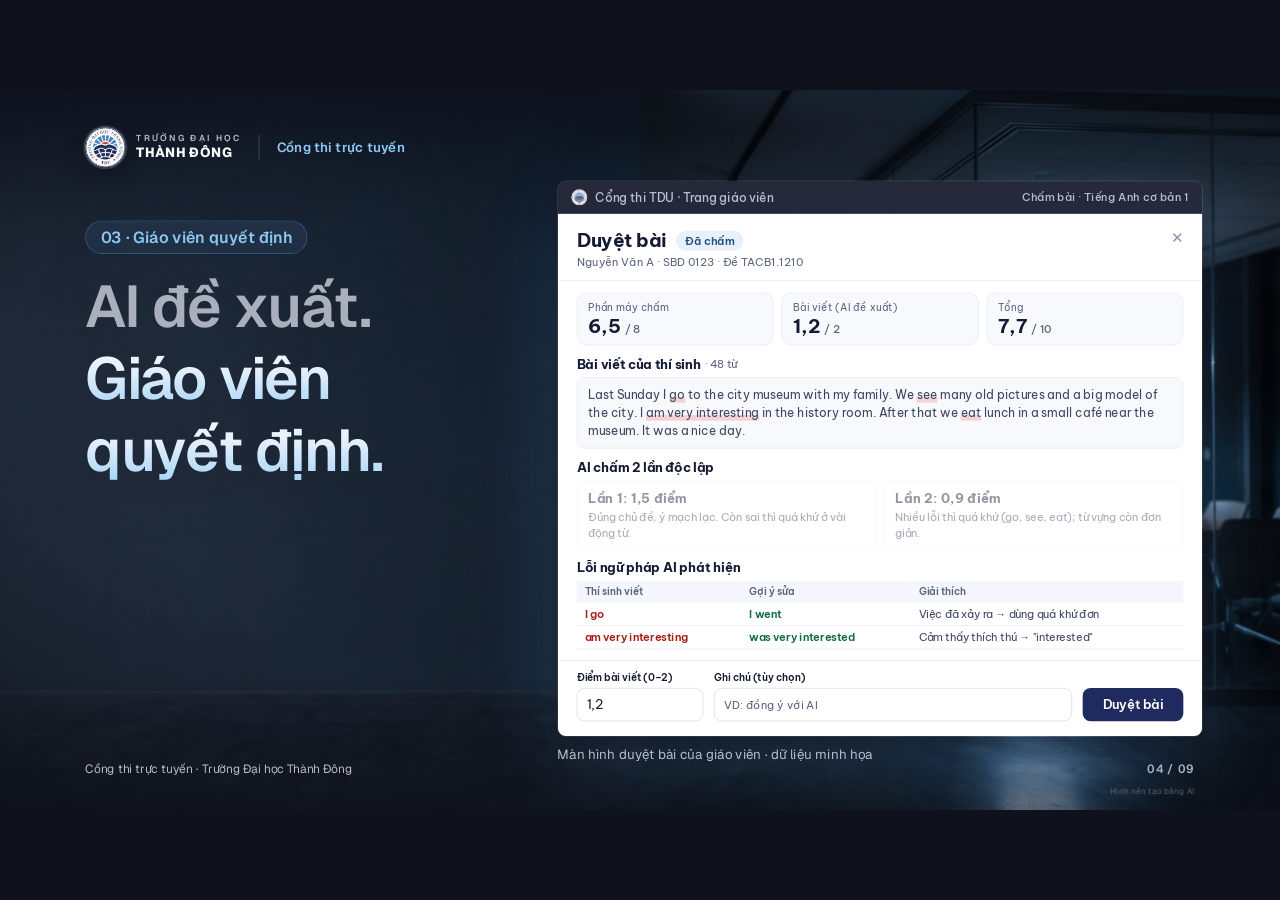
==== commit ff692faf: "Cập nhật 13/10: slide 6 căn cứ Luật Bảo vệ dữ liệu cá nhân, slide 4 nhãn mới; thêm trang Tài liệu (h" ====
--- a/slide-04.html
+++ b/slide-04.html
@@ -82,7 +82,7 @@
           </div>
           <div class="md-than">
             <div class="md-diem">
-              <div><span>Trắc nghiệm (máy chấm)</span><b>6,5 <small>/ 8</small></b></div>
+              <div><span>Phần máy chấm</span><b>6,5 <small>/ 8</small></b></div>
               <div><span>Bài viết (AI đề xuất)</span><b>1,2 <small>/ 2</small></b></div>
               <div><span>Tổng</span><b>7,7 <small>/ 10</small></b></div>
             </div>
